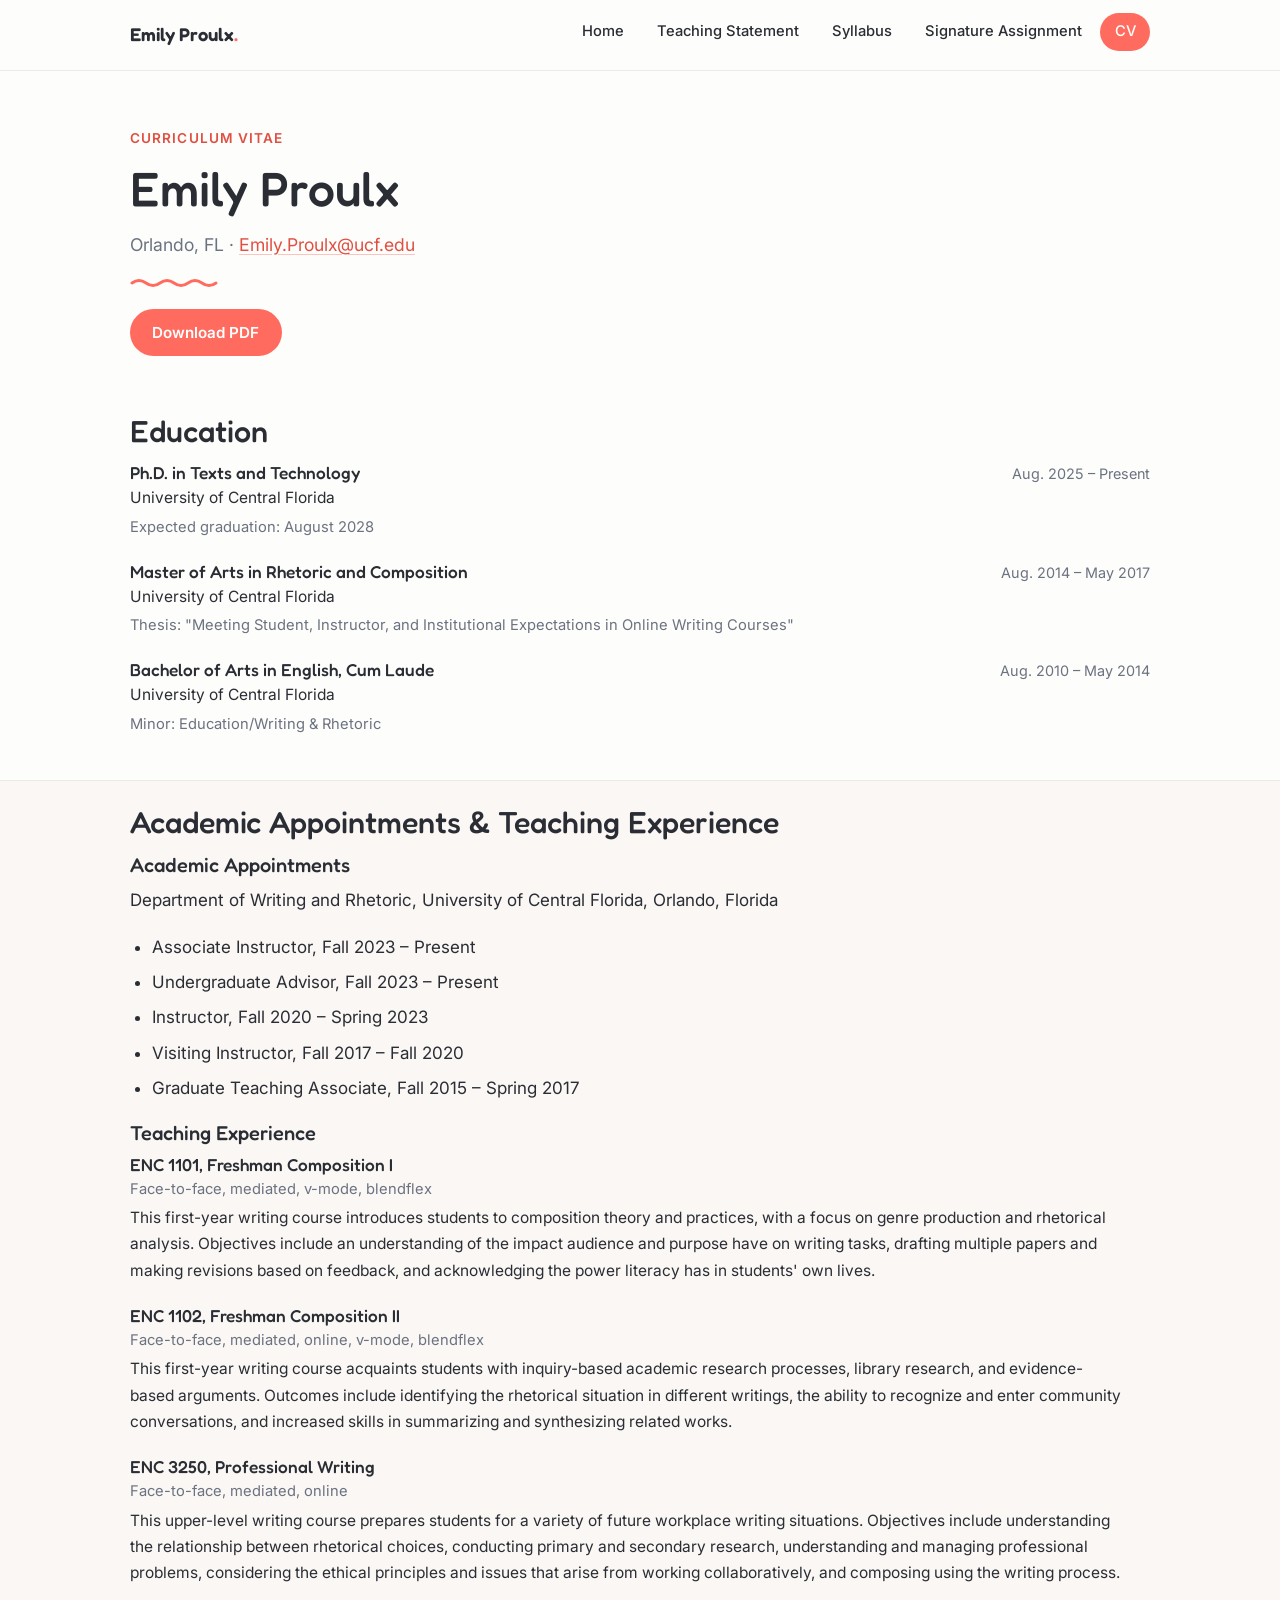
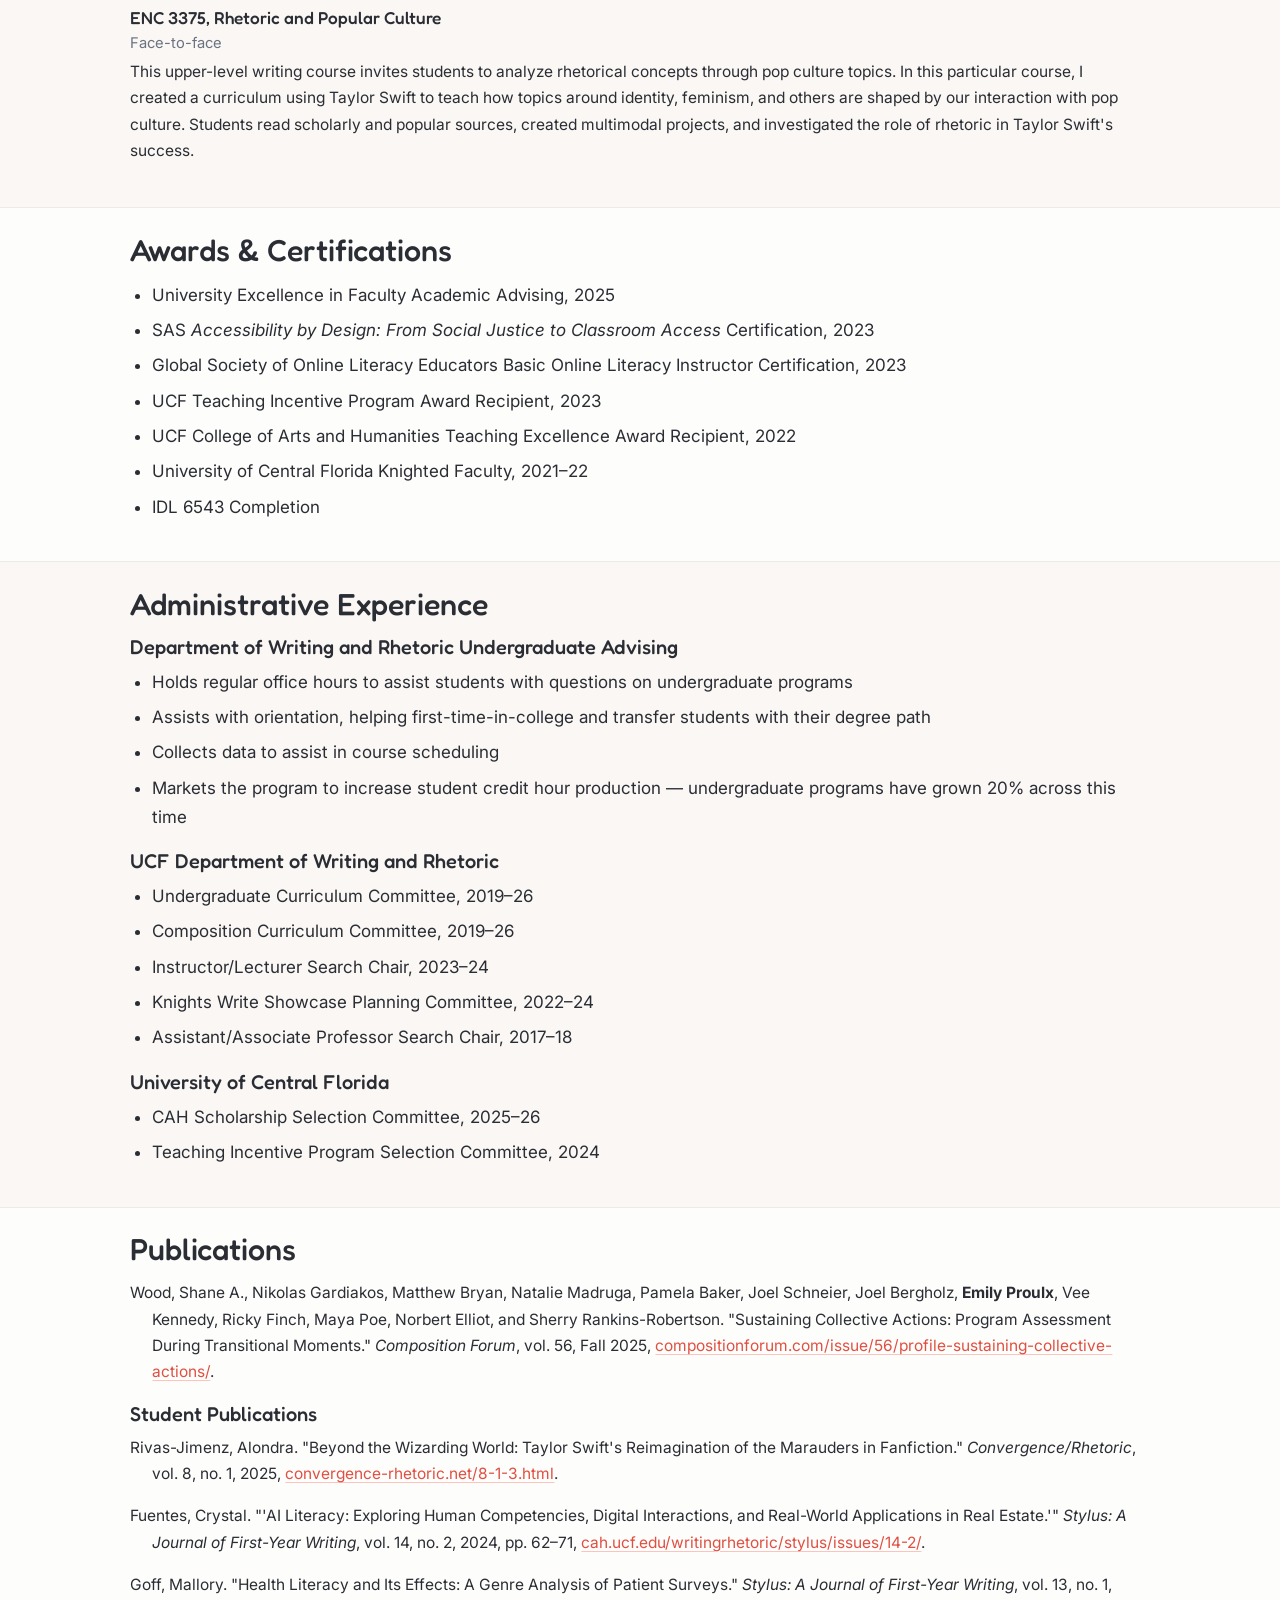
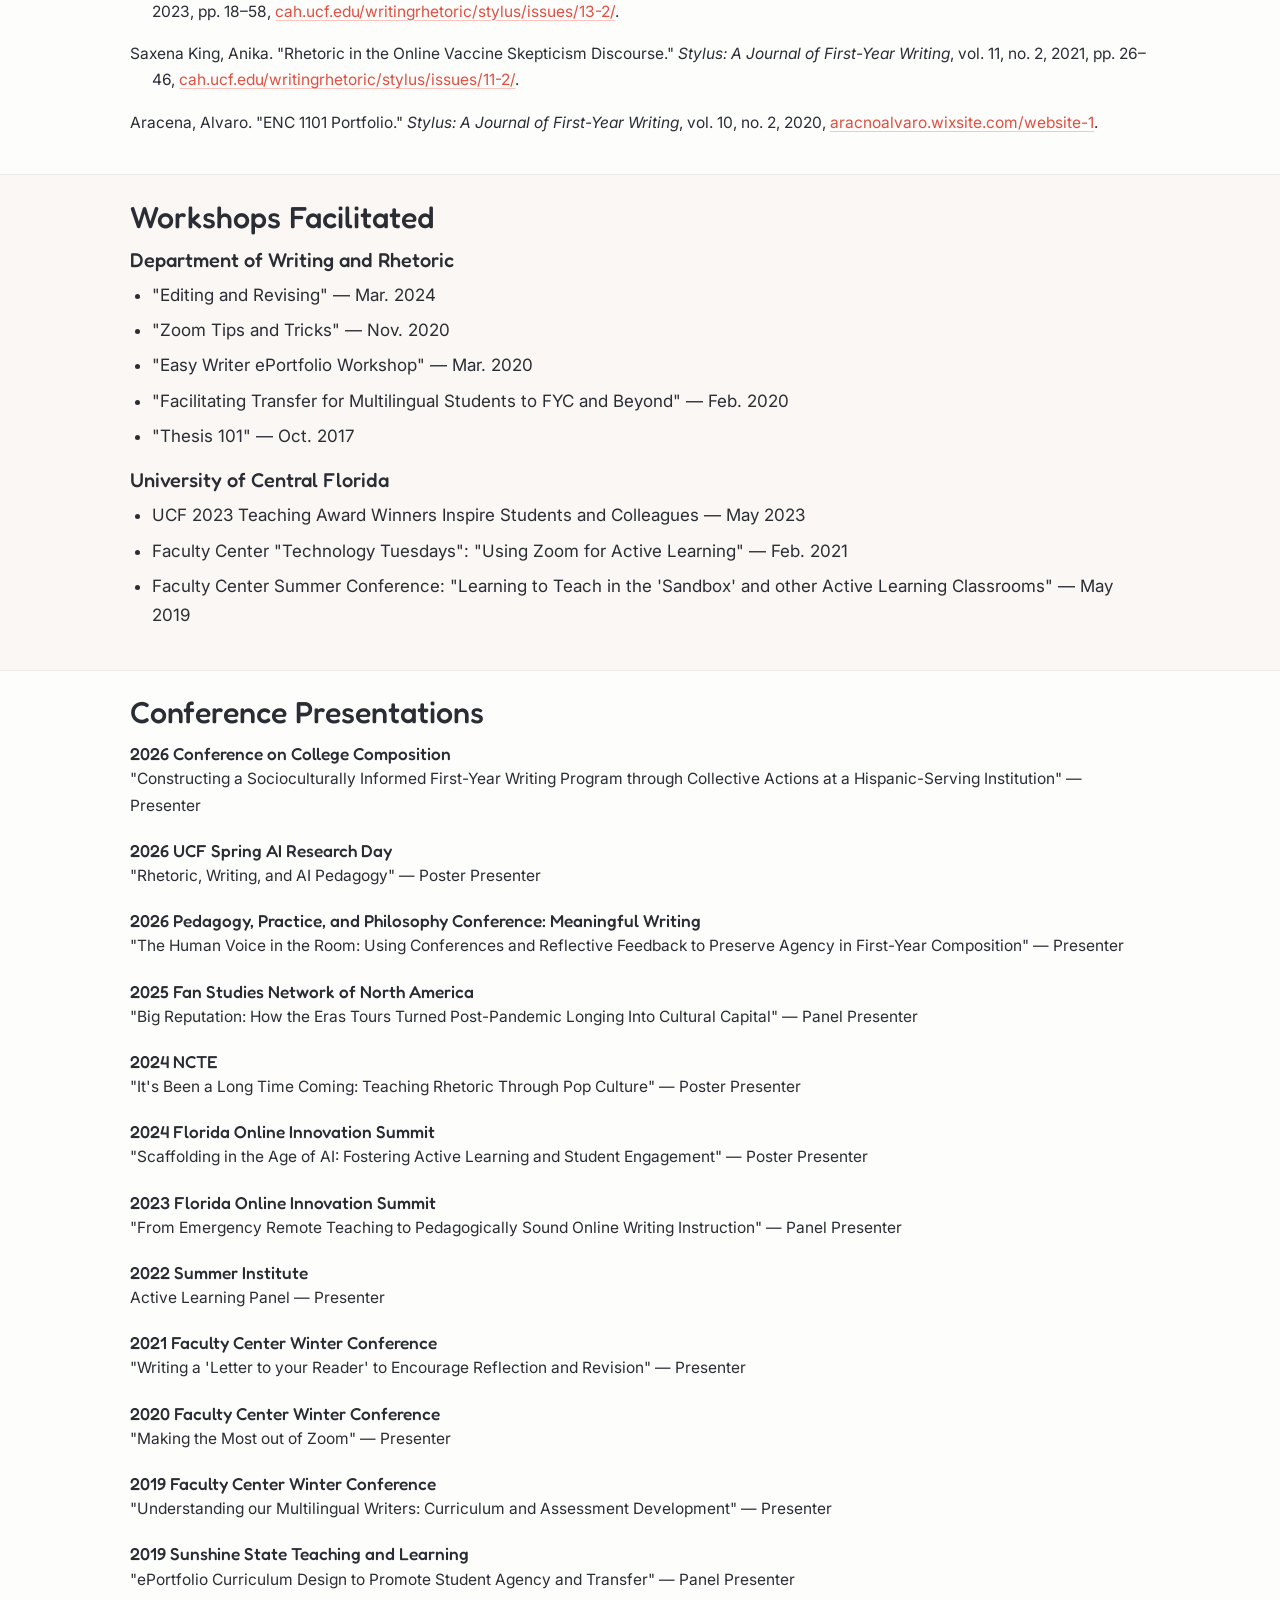
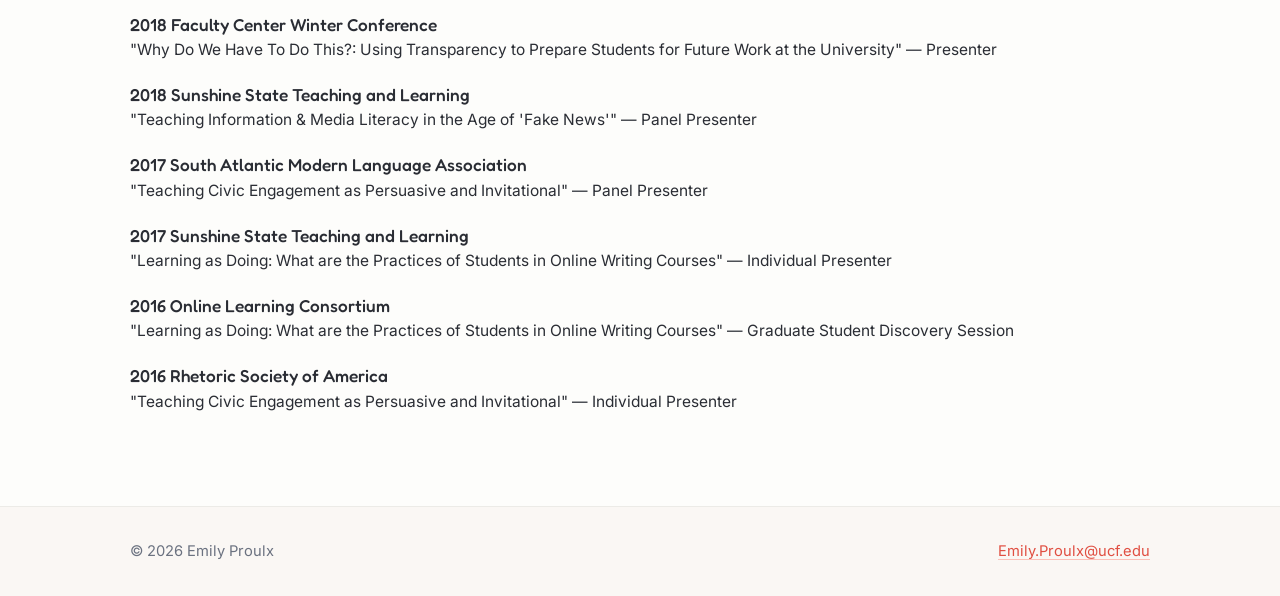
==== cv.html @ 2247ee13 "Created site" ====
<!DOCTYPE html>
<html lang="en">
<head>
  <meta charset="UTF-8">
  <meta name="viewport" content="width=device-width, initial-scale=1.0">
  <title>Curriculum Vitae — Emily Proulx</title>
  <meta name="description" content="Curriculum vitae of Emily Proulx: education, teaching experience, awards, publications, workshops, and conference presentations.">
  <link rel="preconnect" href="https://fonts.googleapis.com">
  <link rel="preconnect" href="https://fonts.gstatic.com" crossorigin>
  <link href="https://fonts.googleapis.com/css2?family=Fredoka:wght@400;500;600&family=Inter:wght@400;500;600;700&display=swap" rel="stylesheet">
  <link rel="stylesheet" href="css/style.css">
</head>
<body>

<nav class="site-nav" id="siteNav">
  <div class="nav-inner">
    <a class="nav-brand" href="index.html">Emily Proulx<span class="dot">.</span></a>
    <button class="nav-toggle" id="navToggle" aria-expanded="false" aria-controls="navLinks">Menu</button>
    <ul class="nav-links" id="navLinks">
      <li><a href="index.html">Home</a></li>
      <li><a href="teaching-statement.html">Teaching Statement</a></li>
      <li><a href="syllabus.html">Syllabus</a></li>
      <li><a href="signature-assignment.html">Signature Assignment</a></li>
      <li><a href="cv.html" aria-current="page">CV</a></li>
    </ul>
  </div>
</nav>

<header class="page-header">
  <div class="container">
    <p class="kicker">Curriculum Vitae</p>
    <h1>Emily Proulx</h1>
    <p class="lede">Orlando, FL · <a href="mailto:Emily.Proulx@ucf.edu">Emily.Proulx@ucf.edu</a></p>
    <svg class="squiggle" viewBox="0 0 88 12" aria-hidden="true"><path d="M2 6 Q 9 1 16 6 T 30 6 T 44 6 T 58 6 T 72 6 T 86 6"/></svg>
    <p style="margin-top: 1.25rem;">
      <a class="btn btn--primary" href="assets/Emily-Proulx-CV.pdf" download>Download PDF</a>
    </p>
  </div>
</header>

<main>
  <section class="cv-section">
    <div class="container">
      <h2>Education</h2>
      <div class="cv-entry">
        <div class="what">
          <h3>Ph.D. in Texts and Technology</h3>
          <p>University of Central Florida</p>
          <p class="detail">Expected graduation: August 2028</p>
        </div>
        <span class="when">Aug. 2025 – Present</span>
      </div>
      <div class="cv-entry">
        <div class="what">
          <h3>Master of Arts in Rhetoric and Composition</h3>
          <p>University of Central Florida</p>
          <p class="detail">Thesis: "Meeting Student, Instructor, and Institutional Expectations in Online Writing Courses"</p>
        </div>
        <span class="when">Aug. 2014 – May 2017</span>
      </div>
      <div class="cv-entry">
        <div class="what">
          <h3>Bachelor of Arts in English, Cum Laude</h3>
          <p>University of Central Florida</p>
          <p class="detail">Minor: Education/Writing &amp; Rhetoric</p>
        </div>
        <span class="when">Aug. 2010 – May 2014</span>
      </div>
    </div>
  </section>

  <section class="cv-section section-band">
    <div class="container">
      <h2>Academic Appointments &amp; Teaching Experience</h2>

      <h3>Academic Appointments</h3>
      <p>Department of Writing and Rhetoric, University of Central Florida, Orlando, Florida</p>
      <ul>
        <li>Associate Instructor, Fall 2023 – Present</li>
        <li>Undergraduate Advisor, Fall 2023 – Present</li>
        <li>Instructor, Fall 2020 – Spring 2023</li>
        <li>Visiting Instructor, Fall 2017 – Fall 2020</li>
        <li>Graduate Teaching Associate, Fall 2015 – Spring 2017</li>
      </ul>

      <h3>Teaching Experience</h3>
      <div class="cv-entry">
        <div class="what">
          <h3>ENC 1101, Freshman Composition I</h3>
          <p class="detail">Face-to-face, mediated, v-mode, blendflex</p>
          <p>
            This first-year writing course introduces students to composition theory and practices,
            with a focus on genre production and rhetorical analysis. Objectives include an
            understanding of the impact audience and purpose have on writing tasks, drafting multiple
            papers and making revisions based on feedback, and acknowledging the power literacy has in
            students' own lives.
          </p>
        </div>
      </div>
      <div class="cv-entry">
        <div class="what">
          <h3>ENC 1102, Freshman Composition II</h3>
          <p class="detail">Face-to-face, mediated, online, v-mode, blendflex</p>
          <p>
            This first-year writing course acquaints students with inquiry-based academic research
            processes, library research, and evidence-based arguments. Outcomes include identifying
            the rhetorical situation in different writings, the ability to recognize and enter
            community conversations, and increased skills in summarizing and synthesizing related
            works.
          </p>
        </div>
      </div>
      <div class="cv-entry">
        <div class="what">
          <h3>ENC 3250, Professional Writing</h3>
          <p class="detail">Face-to-face, mediated, online</p>
          <p>
            This upper-level writing course prepares students for a variety of future workplace
            writing situations. Objectives include understanding the relationship between rhetorical
            choices, conducting primary and secondary research, understanding and managing
            professional problems, considering the ethical principles and issues that arise from
            working collaboratively, and composing using the writing process.
          </p>
        </div>
      </div>
      <div class="cv-entry">
        <div class="what">
          <h3>ENC 3375, Rhetoric and Popular Culture</h3>
          <p class="detail">Face-to-face</p>
          <p>
            This upper-level writing course invites students to analyze rhetorical concepts through
            pop culture topics. In this particular course, I created a curriculum using Taylor Swift
            to teach how topics around identity, feminism, and others are shaped by our interaction
            with pop culture. Students read scholarly and popular sources, created multimodal
            projects, and investigated the role of rhetoric in Taylor Swift's success.
          </p>
        </div>
      </div>
    </div>
  </section>

  <section class="cv-section">
    <div class="container">
      <h2>Awards &amp; Certifications</h2>
      <ul>
        <li>University Excellence in Faculty Academic Advising, 2025</li>
        <li>SAS <em>Accessibility by Design: From Social Justice to Classroom Access</em> Certification, 2023</li>
        <li>Global Society of Online Literacy Educators Basic Online Literacy Instructor Certification, 2023</li>
        <li>UCF Teaching Incentive Program Award Recipient, 2023</li>
        <li>UCF College of Arts and Humanities Teaching Excellence Award Recipient, 2022</li>
        <li>University of Central Florida Knighted Faculty, 2021–22</li>
        <li>IDL 6543 Completion</li>
      </ul>
    </div>
  </section>

  <section class="cv-section section-band">
    <div class="container">
      <h2>Administrative Experience</h2>

      <h3>Department of Writing and Rhetoric Undergraduate Advising</h3>
      <ul>
        <li>Holds regular office hours to assist students with questions on undergraduate programs</li>
        <li>Assists with orientation, helping first-time-in-college and transfer students with their degree path</li>
        <li>Collects data to assist in course scheduling</li>
        <li>Markets the program to increase student credit hour production — undergraduate programs have grown 20% across this time</li>
      </ul>

      <h3>UCF Department of Writing and Rhetoric</h3>
      <ul>
        <li>Undergraduate Curriculum Committee, 2019–26</li>
        <li>Composition Curriculum Committee, 2019–26</li>
        <li>Instructor/Lecturer Search Chair, 2023–24</li>
        <li>Knights Write Showcase Planning Committee, 2022–24</li>
        <li>Assistant/Associate Professor Search Chair, 2017–18</li>
      </ul>

      <h3>University of Central Florida</h3>
      <ul>
        <li>CAH Scholarship Selection Committee, 2025–26</li>
        <li>Teaching Incentive Program Selection Committee, 2024</li>
      </ul>
    </div>
  </section>

  <section class="cv-section">
    <div class="container">
      <h2>Publications</h2>
      <p class="pub">
        Wood, Shane A., Nikolas Gardiakos, Matthew Bryan, Natalie Madruga, Pamela Baker, Joel
        Schneier, Joel Bergholz, <strong>Emily Proulx</strong>, Vee Kennedy, Ricky Finch, Maya Poe,
        Norbert Elliot, and Sherry Rankins-Robertson. "Sustaining Collective Actions: Program
        Assessment During Transitional Moments." <em>Composition Forum</em>, vol. 56, Fall 2025,
        <a href="https://compositionforum.com/issue/56/profile-sustaining-collective-actions/">compositionforum.com/issue/56/profile-sustaining-collective-actions/</a>.
      </p>

      <h3>Student Publications</h3>
      <p class="pub">
        Rivas-Jimenz, Alondra. "Beyond the Wizarding World: Taylor Swift's Reimagination of the
        Marauders in Fanfiction." <em>Convergence/Rhetoric</em>, vol. 8, no. 1, 2025,
        <a href="https://convergence-rhetoric.net/8-1-3.html">convergence-rhetoric.net/8-1-3.html</a>.
      </p>
      <p class="pub">
        Fuentes, Crystal. "'AI Literacy: Exploring Human Competencies, Digital Interactions, and
        Real-World Applications in Real Estate.'" <em>Stylus: A Journal of First-Year Writing</em>,
        vol. 14, no. 2, 2024, pp. 62–71,
        <a href="https://cah.ucf.edu/writingrhetoric/stylus/issues/14-2/ai-literacy-exploring-humancompetencies-digital-interactions-and-real-world-applications-in-real-estate/">cah.ucf.edu/writingrhetoric/stylus/issues/14-2/</a>.
      </p>
      <p class="pub">
        Goff, Mallory. "Health Literacy and Its Effects: A Genre Analysis of Patient Surveys."
        <em>Stylus: A Journal of First-Year Writing</em>, vol. 13, no. 1, 2023, pp. 18–58,
        <a href="https://cah.ucf.edu/writingrhetoric/stylus/issues/13-2/health-literacy-and-its-effects-a-genre-analysisof-patient-surveys/">cah.ucf.edu/writingrhetoric/stylus/issues/13-2/</a>.
      </p>
      <p class="pub">
        Saxena King, Anika. "Rhetoric in the Online Vaccine Skepticism Discourse." <em>Stylus: A
        Journal of First-Year Writing</em>, vol. 11, no. 2, 2021, pp. 26–46,
        <a href="https://cah.ucf.edu/writingrhetoric/stylus/issues/11-2/rhetoric-in-the-online-vaccine-skepticism-discourse/">cah.ucf.edu/writingrhetoric/stylus/issues/11-2/</a>.
      </p>
      <p class="pub">
        Aracena, Alvaro. "ENC 1101 Portfolio." <em>Stylus: A Journal of First-Year Writing</em>,
        vol. 10, no. 2, 2020,
        <a href="https://aracnoalvaro.wixsite.com/website-1">aracnoalvaro.wixsite.com/website-1</a>.
      </p>
    </div>
  </section>

  <section class="cv-section section-band">
    <div class="container">
      <h2>Workshops Facilitated</h2>

      <h3>Department of Writing and Rhetoric</h3>
      <ul>
        <li>"Editing and Revising" — Mar. 2024</li>
        <li>"Zoom Tips and Tricks" — Nov. 2020</li>
        <li>"Easy Writer ePortfolio Workshop" — Mar. 2020</li>
        <li>"Facilitating Transfer for Multilingual Students to FYC and Beyond" — Feb. 2020</li>
        <li>"Thesis 101" — Oct. 2017</li>
      </ul>

      <h3>University of Central Florida</h3>
      <ul>
        <li>UCF 2023 Teaching Award Winners Inspire Students and Colleagues — May 2023</li>
        <li>Faculty Center "Technology Tuesdays": "Using Zoom for Active Learning" — Feb. 2021</li>
        <li>Faculty Center Summer Conference: "Learning to Teach in the 'Sandbox' and other Active Learning Classrooms" — May 2019</li>
      </ul>
    </div>
  </section>

  <section class="cv-section">
    <div class="container">
      <h2>Conference Presentations</h2>
      <div class="cv-entry"><div class="what"><h3>2026 Conference on College Composition</h3><p>"Constructing a Socioculturally Informed First-Year Writing Program through Collective Actions at a Hispanic-Serving Institution" — Presenter</p></div></div>
      <div class="cv-entry"><div class="what"><h3>2026 UCF Spring AI Research Day</h3><p>"Rhetoric, Writing, and AI Pedagogy" — Poster Presenter</p></div></div>
      <div class="cv-entry"><div class="what"><h3>2026 Pedagogy, Practice, and Philosophy Conference: Meaningful Writing</h3><p>"The Human Voice in the Room: Using Conferences and Reflective Feedback to Preserve Agency in First-Year Composition" — Presenter</p></div></div>
      <div class="cv-entry"><div class="what"><h3>2025 Fan Studies Network of North America</h3><p>"Big Reputation: How the Eras Tours Turned Post-Pandemic Longing Into Cultural Capital" — Panel Presenter</p></div></div>
      <div class="cv-entry"><div class="what"><h3>2024 NCTE</h3><p>"It's Been a Long Time Coming: Teaching Rhetoric Through Pop Culture" — Poster Presenter</p></div></div>
      <div class="cv-entry"><div class="what"><h3>2024 Florida Online Innovation Summit</h3><p>"Scaffolding in the Age of AI: Fostering Active Learning and Student Engagement" — Poster Presenter</p></div></div>
      <div class="cv-entry"><div class="what"><h3>2023 Florida Online Innovation Summit</h3><p>"From Emergency Remote Teaching to Pedagogically Sound Online Writing Instruction" — Panel Presenter</p></div></div>
      <div class="cv-entry"><div class="what"><h3>2022 Summer Institute</h3><p>Active Learning Panel — Presenter</p></div></div>
      <div class="cv-entry"><div class="what"><h3>2021 Faculty Center Winter Conference</h3><p>"Writing a 'Letter to your Reader' to Encourage Reflection and Revision" — Presenter</p></div></div>
      <div class="cv-entry"><div class="what"><h3>2020 Faculty Center Winter Conference</h3><p>"Making the Most out of Zoom" — Presenter</p></div></div>
      <div class="cv-entry"><div class="what"><h3>2019 Faculty Center Winter Conference</h3><p>"Understanding our Multilingual Writers: Curriculum and Assessment Development" — Presenter</p></div></div>
      <div class="cv-entry"><div class="what"><h3>2019 Sunshine State Teaching and Learning</h3><p>"ePortfolio Curriculum Design to Promote Student Agency and Transfer" — Panel Presenter</p></div></div>
      <div class="cv-entry"><div class="what"><h3>2018 Faculty Center Winter Conference</h3><p>"Why Do We Have To Do This?: Using Transparency to Prepare Students for Future Work at the University" — Presenter</p></div></div>
      <div class="cv-entry"><div class="what"><h3>2018 Sunshine State Teaching and Learning</h3><p>"Teaching Information &amp; Media Literacy in the Age of 'Fake News'" — Panel Presenter</p></div></div>
      <div class="cv-entry"><div class="what"><h3>2017 South Atlantic Modern Language Association</h3><p>"Teaching Civic Engagement as Persuasive and Invitational" — Panel Presenter</p></div></div>
      <div class="cv-entry"><div class="what"><h3>2017 Sunshine State Teaching and Learning</h3><p>"Learning as Doing: What are the Practices of Students in Online Writing Courses" — Individual Presenter</p></div></div>
      <div class="cv-entry"><div class="what"><h3>2016 Online Learning Consortium</h3><p>"Learning as Doing: What are the Practices of Students in Online Writing Courses" — Graduate Student Discovery Session</p></div></div>
      <div class="cv-entry"><div class="what"><h3>2016 Rhetoric Society of America</h3><p>"Teaching Civic Engagement as Persuasive and Invitational" — Individual Presenter</p></div></div>
    </div>
  </section>
</main>

<footer class="site-footer">
  <div class="footer-inner">
    <span>© 2026 Emily Proulx</span>
    <span><a href="mailto:Emily.Proulx@ucf.edu">Emily.Proulx@ucf.edu</a></span>
  </div>
</footer>

<script src="js/main.js"></script>
</body>
</html>
---- css/style.css ----
/* ============================================
   Emily Proulx — Teaching e-Portfolio
   ============================================ */

:root {
  --bg: #fdfdfb;
  --surface: #ffffff;
  --tint: #faf7f4;
  --ink: #2a2d34;
  --muted: #6b7280;
  --accent: #ff6b5e;
  --accent-dark: #e04f42;
  --accent-soft: #fff0ee;
  --border: #ecebe7;
  --radius: 14px;
  --shadow-hover: 0 10px 24px rgba(42, 45, 52, 0.1);
  --font-body: "Inter", -apple-system, "Segoe UI", sans-serif;
  --font-display: "Fredoka", "Inter", sans-serif;
}

* {
  margin: 0;
  padding: 0;
  box-sizing: border-box;
}

html {
  scroll-behavior: smooth;
  scroll-padding-top: 5.5rem;
}

body {
  font-family: var(--font-body);
  font-size: 1.0625rem;
  line-height: 1.7;
  color: var(--ink);
  background: var(--bg);
  -webkit-font-smoothing: antialiased;
}

h1, h2, h3, h4 {
  font-family: var(--font-display);
  font-weight: 500;
  line-height: 1.25;
  color: var(--ink);
}

h1 { font-size: clamp(2.1rem, 5vw, 3rem); }
h2 { font-size: clamp(1.5rem, 3.5vw, 1.9rem); margin-bottom: 0.75rem; }
h3 { font-size: 1.25rem; margin-bottom: 0.5rem; }

p { margin-bottom: 1.1rem; }

a {
  color: var(--accent-dark);
  text-decoration-color: rgba(255, 107, 94, 0.4);
  text-underline-offset: 3px;
  transition: text-decoration-color 0.2s ease;
}

a:hover { text-decoration-color: var(--accent-dark); }

ul, ol { margin: 0 0 1.1rem 1.4rem; }
li { margin-bottom: 0.4rem; }

/* ---------- Navigation ---------- */

.site-nav {
  position: sticky;
  top: 0;
  z-index: 50;
  background: rgba(253, 253, 251, 0.92);
  backdrop-filter: blur(8px);
  border-bottom: 1px solid var(--border);
}

.nav-inner {
  max-width: 1060px;
  margin: 0 auto;
  padding: 0.8rem 1.25rem;
  display: flex;
  align-items: center;
  justify-content: space-between;
  gap: 1rem;
}

.nav-brand {
  font-family: var(--font-display);
  font-weight: 600;
  font-size: 1.15rem;
  color: var(--ink);
  text-decoration: none;
  white-space: nowrap;
}

.nav-brand .dot { color: var(--accent); }

.nav-links {
  list-style: none;
  display: flex;
  gap: 0.25rem;
  margin: 0;
  padding: 0;
}

.nav-links a {
  display: inline-block;
  padding: 0.4rem 0.9rem;
  border-radius: 999px;
  font-size: 0.92rem;
  font-weight: 500;
  color: var(--ink);
  text-decoration: none;
  transition: background 0.2s ease, color 0.2s ease;
}

.nav-links a:hover { background: var(--accent-soft); color: var(--accent-dark); }

.nav-links a[aria-current="page"] {
  background: var(--accent);
  color: #fff;
}

.nav-toggle {
  display: none;
  background: none;
  border: 1px solid var(--border);
  border-radius: 10px;
  padding: 0.45rem 0.7rem;
  font-family: var(--font-body);
  font-size: 0.9rem;
  font-weight: 600;
  color: var(--ink);
  cursor: pointer;
}

@media (max-width: 720px) {
  .nav-toggle { display: block; }

  .nav-links {
    display: none;
    position: absolute;
    top: 100%;
    left: 0;
    right: 0;
    flex-direction: column;
    gap: 0.2rem;
    background: var(--surface);
    border-bottom: 1px solid var(--border);
    padding: 0.75rem 1.25rem 1rem;
    box-shadow: 0 12px 20px rgba(42, 45, 52, 0.08);
  }

  .site-nav.nav-open .nav-links { display: flex; }
  .nav-links a { display: block; }
}

/* ---------- Layout ---------- */

.container {
  max-width: 1060px;
  margin: 0 auto;
  padding: 0 1.25rem;
}

.container--prose { max-width: 760px; }

.page-header {
  padding: 3.5rem 0 1rem;
}

.page-header .kicker {
  font-size: 0.85rem;
  font-weight: 600;
  letter-spacing: 0.08em;
  text-transform: uppercase;
  color: var(--accent-dark);
  margin-bottom: 0.5rem;
}

.page-header .lede {
  color: var(--muted);
  font-size: 1.1rem;
  max-width: 46em;
  margin-top: 0.75rem;
}

.squiggle {
  display: block;
  width: 88px;
  height: 12px;
  margin-top: 0.9rem;
}

.squiggle path {
  stroke: var(--accent);
  stroke-width: 3;
  stroke-linecap: round;
  fill: none;
}

section { padding: 1.75rem 0; }

.section-band {
  background: var(--tint);
  border-top: 1px solid var(--border);
  border-bottom: 1px solid var(--border);
}

/* ---------- Buttons ---------- */

.btn {
  display: inline-block;
  padding: 0.65rem 1.4rem;
  border-radius: 999px;
  font-family: var(--font-body);
  font-size: 0.95rem;
  font-weight: 600;
  text-decoration: none;
  transition: transform 0.2s ease, box-shadow 0.2s ease, background 0.2s ease;
}

.btn--primary {
  background: var(--accent);
  color: #fff;
}

.btn--primary:hover {
  background: var(--accent-dark);
  transform: translateY(-2px);
  box-shadow: var(--shadow-hover);
}

.btn--ghost {
  background: transparent;
  color: var(--accent-dark);
  border: 2px solid var(--accent);
}

.btn--ghost:hover {
  background: var(--accent-soft);
  transform: translateY(-2px);
}

/* ---------- Hero (home) ---------- */

.hero {
  padding: 4.5rem 0 3rem;
}

.hero .hello {
  font-size: 0.95rem;
  font-weight: 600;
  color: var(--accent-dark);
  margin-bottom: 0.75rem;
}

.hero h1 { margin-bottom: 0.75rem; }

.hero .tagline {
  font-family: var(--font-display);
  font-weight: 400;
  font-size: 1.25rem;
  color: var(--muted);
  margin-bottom: 1.25rem;
}

.hero .intro {
  max-width: 42em;
  font-size: 1.1rem;
}

.hero .cta-row {
  display: flex;
  flex-wrap: wrap;
  gap: 0.75rem;
  margin-top: 1.75rem;
}

/* ---------- Highlights strip ---------- */

.highlights {
  display: grid;
  grid-template-columns: repeat(auto-fit, minmax(210px, 1fr));
  gap: 1rem;
  padding: 0;
  margin: 0;
  list-style: none;
}

.highlights li {
  background: var(--surface);
  border: 1px solid var(--border);
  border-radius: var(--radius);
  padding: 1.1rem 1.2rem;
  margin: 0;
  font-size: 0.95rem;
}

.highlights .big {
  display: block;
  font-family: var(--font-display);
  font-size: 1.35rem;
  font-weight: 500;
  color: var(--accent-dark);
  margin-bottom: 0.15rem;
}

/* ---------- Card grid ---------- */

.card-grid {
  display: grid;
  grid-template-columns: repeat(auto-fit, minmax(240px, 1fr));
  gap: 1.25rem;
  margin-top: 1.5rem;
}

.card {
  display: block;
  background: var(--surface);
  border: 1px solid var(--border);
  border-radius: var(--radius);
  padding: 1.5rem 1.5rem 1.35rem;
  text-decoration: none;
  color: var(--ink);
  transition: transform 0.2s ease, box-shadow 0.2s ease, border-color 0.2s ease;
}

.card:hover {
  transform: translateY(-3px);
  box-shadow: var(--shadow-hover);
  border-color: var(--accent);
}

.card .card-emoji { font-size: 1.6rem; display: block; margin-bottom: 0.6rem; }

.card h3 { color: var(--ink); }

.card p {
  color: var(--muted);
  font-size: 0.95rem;
  margin: 0;
}

.card .card-go {
  display: inline-block;
  margin-top: 0.9rem;
  font-weight: 600;
  font-size: 0.9rem;
  color: var(--accent-dark);
}

/* ---------- Pull quote ---------- */

.pull-quote {
  max-width: 720px;
  margin: 1.5rem auto;
  padding: 1.5rem 1.75rem;
  background: var(--accent-soft);
  border-left: 4px solid var(--accent);
  border-radius: 0 var(--radius) var(--radius) 0;
  font-family: var(--font-display);
  font-size: 1.2rem;
  font-weight: 400;
  line-height: 1.55;
}

.pull-quote cite {
  display: block;
  margin-top: 0.6rem;
  font-family: var(--font-body);
  font-style: normal;
  font-size: 0.85rem;
  color: var(--muted);
}

/* ---------- Info card grid (syllabus header) ---------- */

.info-grid {
  display: grid;
  grid-template-columns: repeat(auto-fit, minmax(200px, 1fr));
  gap: 1rem;
  margin: 1.25rem 0;
}

.info-grid .info {
  background: var(--surface);
  border: 1px solid var(--border);
  border-radius: var(--radius);
  padding: 1rem 1.2rem;
}

.info .label {
  display: block;
  font-size: 0.78rem;
  font-weight: 600;
  letter-spacing: 0.06em;
  text-transform: uppercase;
  color: var(--muted);
  margin-bottom: 0.2rem;
}

.info .value { font-weight: 500; font-size: 0.98rem; }

/* ---------- Tables ---------- */

.table-wrap {
  overflow-x: auto;
  border: 1px solid var(--border);
  border-radius: var(--radius);
  background: var(--surface);
  margin: 1.25rem 0;
}

table {
  width: 100%;
  border-collapse: collapse;
  font-size: 0.95rem;
}

th, td {
  padding: 0.75rem 1rem;
  text-align: left;
  vertical-align: top;
  border-bottom: 1px solid var(--border);
}

thead th {
  font-family: var(--font-display);
  font-weight: 500;
  font-size: 0.95rem;
  background: var(--accent-soft);
  color: var(--ink);
  white-space: nowrap;
}

tbody tr:last-child td { border-bottom: none; }

tbody tr:hover { background: var(--tint); }

.rubric-table { min-width: 780px; }
.schedule-table { min-width: 620px; }

/* ---------- Grade bars ---------- */

.grade-bars { margin: 1.25rem 0; }

.grade-bar {
  display: grid;
  grid-template-columns: minmax(180px, 260px) 1fr 3.2rem;
  align-items: center;
  gap: 0.9rem;
  margin-bottom: 0.65rem;
  font-size: 0.95rem;
}

.grade-bar .bar-track {
  height: 12px;
  background: var(--accent-soft);
  border-radius: 999px;
  overflow: hidden;
}

.grade-bar .bar-fill {
  height: 100%;
  background: var(--accent);
  border-radius: 999px;
}

.grade-bar .pct { font-weight: 600; color: var(--accent-dark); text-align: right; }

@media (max-width: 560px) {
  .grade-bar { grid-template-columns: 1fr 3.2rem; }
  .grade-bar .bar-track { grid-column: 1 / -1; order: 3; }
}

/* ---------- Do / Don't lists ---------- */

.policy-cols {
  display: grid;
  grid-template-columns: repeat(auto-fit, minmax(280px, 1fr));
  gap: 1.25rem;
  margin: 1.25rem 0;
}

.do-list, .dont-list {
  border-radius: var(--radius);
  border: 1px solid var(--border);
  background: var(--surface);
  padding: 1.25rem 1.4rem;
}

.do-list h3, .dont-list h3 { display: flex; align-items: center; gap: 0.5rem; }

.do-list .mark, .dont-list .mark {
  display: inline-flex;
  align-items: center;
  justify-content: center;
  width: 1.5rem;
  height: 1.5rem;
  border-radius: 50%;
  font-size: 0.85rem;
  font-weight: 700;
  color: #fff;
}

.do-list .mark { background: #2fb380; }
.dont-list .mark { background: var(--accent); }

.do-list ul, .dont-list ul { margin-bottom: 0; font-size: 0.95rem; }

/* ---------- On-this-page menu ---------- */

.toc {
  background: var(--surface);
  border: 1px solid var(--border);
  border-radius: var(--radius);
  padding: 1rem 1.3rem;
  margin: 1.25rem 0 0.5rem;
  font-size: 0.92rem;
}

.toc strong {
  font-family: var(--font-display);
  font-weight: 500;
  margin-right: 0.6rem;
}

.toc ul {
  display: inline-flex;
  flex-wrap: wrap;
  gap: 0.3rem 0.4rem;
  list-style: none;
  margin: 0;
  padding: 0;
}

.toc li { margin: 0; }

.toc a {
  display: inline-block;
  padding: 0.2rem 0.75rem;
  border-radius: 999px;
  background: var(--tint);
  color: var(--ink);
  text-decoration: none;
  transition: background 0.2s ease, color 0.2s ease;
}

.toc a:hover { background: var(--accent-soft); color: var(--accent-dark); }

/* ---------- CV ---------- */

.cv-section { padding: 1.4rem 0; }

.cv-entry {
  display: grid;
  grid-template-columns: 1fr auto;
  gap: 0.25rem 1.5rem;
  margin-bottom: 1.1rem;
}

.cv-entry .when {
  color: var(--muted);
  font-size: 0.9rem;
  white-space: nowrap;
}

.cv-entry .what { grid-column: 1; }

.cv-entry h3 { margin-bottom: 0.1rem; font-size: 1.08rem; }

.cv-entry p { margin-bottom: 0.2rem; font-size: 0.97rem; }

.cv-entry .detail { color: var(--muted); font-size: 0.92rem; }

@media (max-width: 560px) {
  .cv-entry { grid-template-columns: 1fr; }
  .cv-entry .when { order: -1; }
}

.pub {
  margin-bottom: 1rem;
  padding-left: 1.4rem;
  text-indent: -1.4rem;
  font-size: 0.97rem;
}

/* ---------- Timeline ---------- */

.timeline { list-style: none; margin: 1.25rem 0; padding: 0; }

.timeline li {
  position: relative;
  padding: 0 0 1.4rem 1.9rem;
  margin: 0;
}

.timeline li::before {
  content: "";
  position: absolute;
  left: 0.42rem;
  top: 0.45rem;
  bottom: -0.45rem;
  width: 2px;
  background: var(--border);
}

.timeline li:last-child::before { display: none; }

.timeline li::after {
  content: "";
  position: absolute;
  left: 0;
  top: 0.38rem;
  width: 0.95rem;
  height: 0.95rem;
  border-radius: 50%;
  background: var(--accent);
  border: 3px solid var(--accent-soft);
}

.timeline .when {
  font-family: var(--font-display);
  font-weight: 500;
  display: block;
}

.timeline p { margin-bottom: 0; font-size: 0.97rem; color: var(--ink); }

/* ---------- Footer ---------- */

.site-footer {
  margin-top: 3rem;
  border-top: 1px solid var(--border);
  background: var(--tint);
  padding: 2rem 0;
  font-size: 0.92rem;
  color: var(--muted);
}

.site-footer .footer-inner {
  max-width: 1060px;
  margin: 0 auto;
  padding: 0 1.25rem;
  display: flex;
  flex-wrap: wrap;
  justify-content: space-between;
  gap: 0.75rem;
}

.site-footer a { color: var(--accent-dark); }
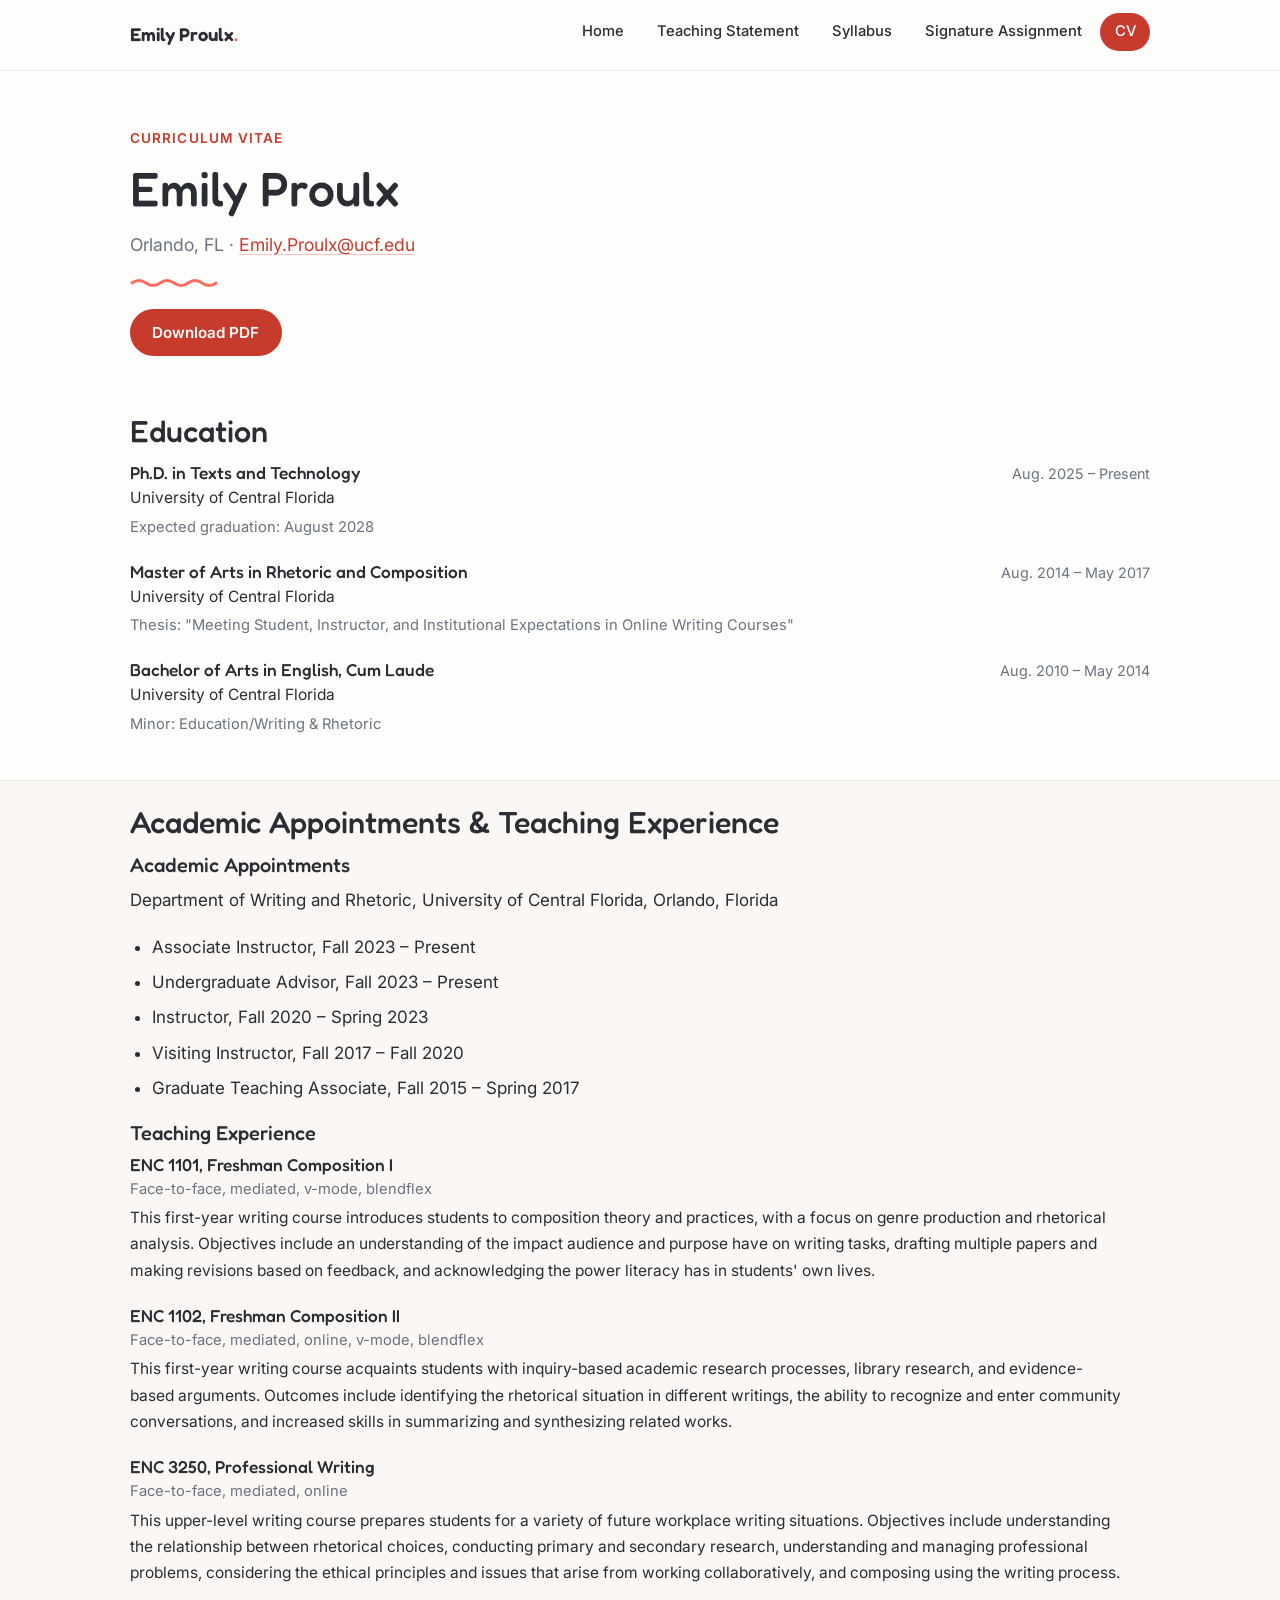
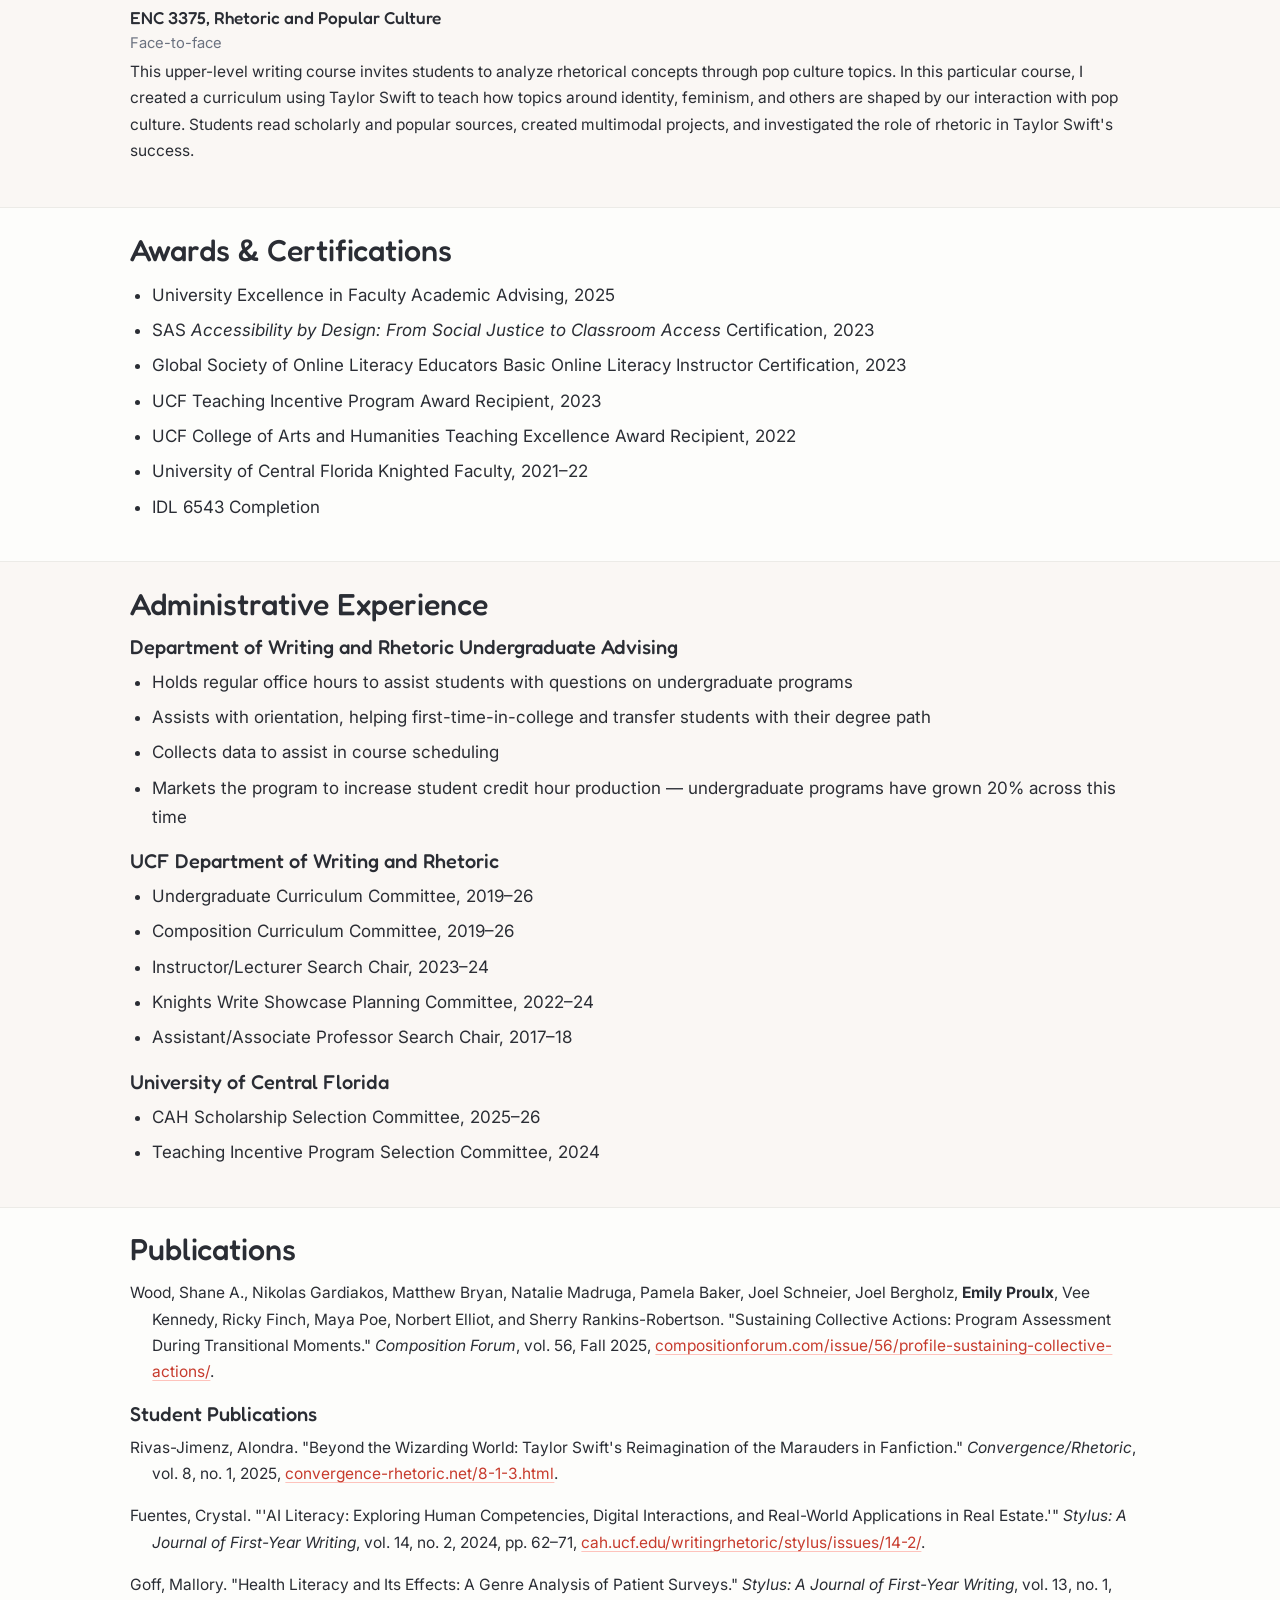
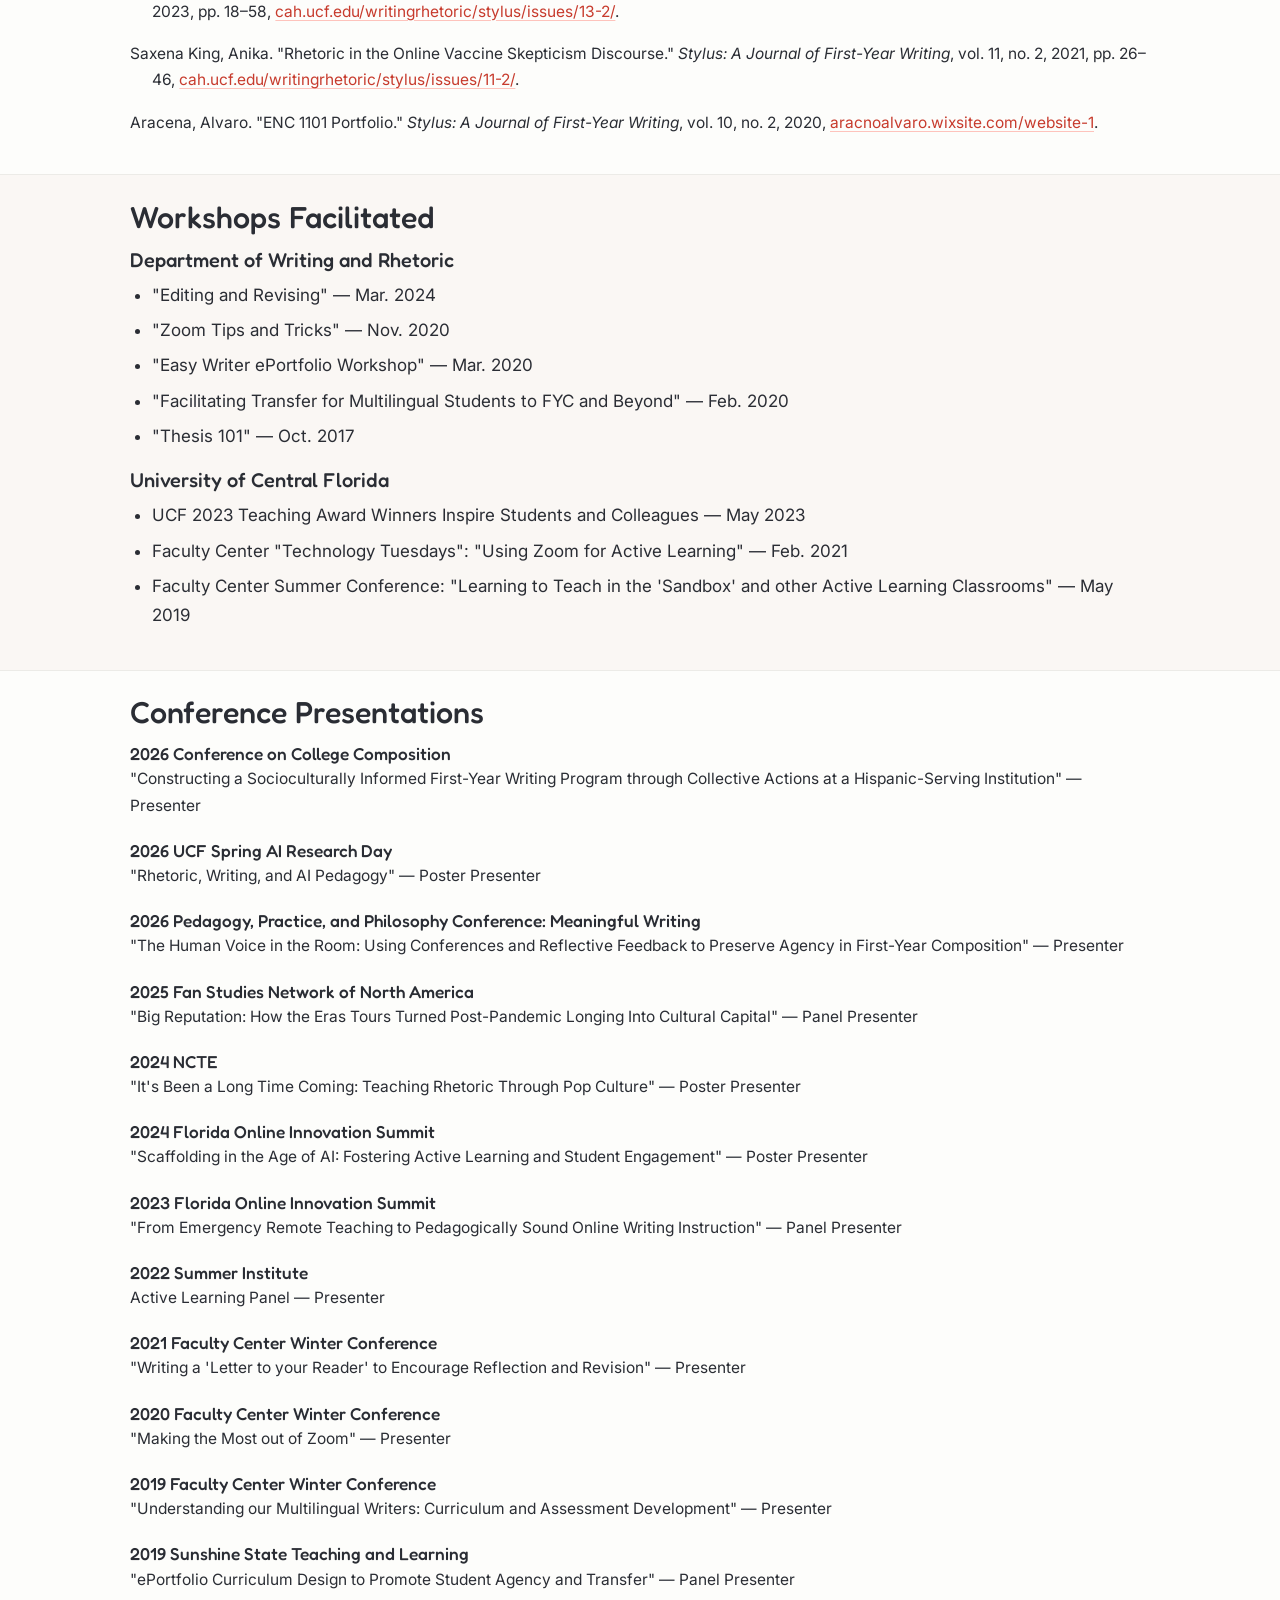
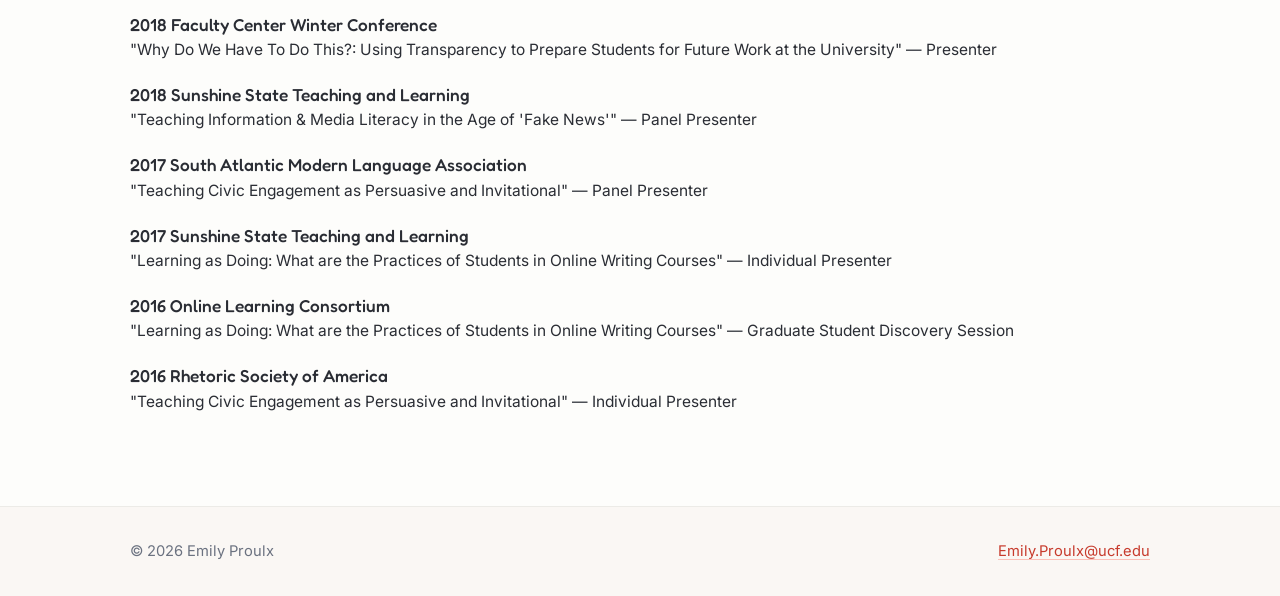
==== commit 37411a5f: "Improve accessibility to meet WCAG 2.1 AA - Darken accent color to #c73b2d for links, buttons, and n" ====
--- a/cv.html
+++ b/cv.html
@@ -12,6 +12,8 @@
 </head>
 <body>
 
+<a class="skip-link" href="#main">Skip to main content</a>
+
 <nav class="site-nav" id="siteNav">
   <div class="nav-inner">
     <a class="nav-brand" href="index.html">Emily Proulx<span class="dot">.</span></a>
@@ -38,7 +40,7 @@
   </div>
 </header>
 
-<main>
+<main id="main">
   <section class="cv-section">
     <div class="container">
       <h2>Education</h2>
--- a/css/style.css
+++ b/css/style.css
@@ -8,9 +8,11 @@
   --tint: #faf7f4;
   --ink: #2a2d34;
   --muted: #6b7280;
-  --accent: #ff6b5e;
-  --accent-dark: #e04f42;
+  --accent: #ff6b5e;          /* decorative only: squiggles, borders, bars, dots */
+  --accent-dark: #c73b2d;     /* text + text-bearing backgrounds: >=4.5:1 on white, bg, and soft */
+  --accent-deep: #a93225;
   --accent-soft: #fff0ee;
+  --green-dark: #1e7a52;
   --border: #ecebe7;
   --radius: 14px;
   --shadow-hover: 0 10px 24px rgba(42, 45, 52, 0.1);
@@ -25,8 +27,18 @@
 }
 
 html {
-  scroll-behavior: smooth;
   scroll-padding-top: 5.5rem;
+}
+
+@media (prefers-reduced-motion: no-preference) {
+  html { scroll-behavior: smooth; }
+}
+
+@media (prefers-reduced-motion: reduce) {
+  *, *::before, *::after {
+    transition-duration: 0.01ms !important;
+    animation-duration: 0.01ms !important;
+  }
 }
 
 body {
@@ -62,6 +74,30 @@
 
 ul, ol { margin: 0 0 1.1rem 1.4rem; }
 li { margin-bottom: 0.4rem; }
+
+:focus-visible {
+  outline: 3px solid var(--accent-dark);
+  outline-offset: 2px;
+  border-radius: 4px;
+}
+
+.skip-link {
+  position: absolute;
+  left: 1rem;
+  top: -100px;
+  z-index: 100;
+  background: var(--accent-dark);
+  color: #fff;
+  padding: 0.6rem 1.2rem;
+  border-radius: 0 0 12px 12px;
+  font-weight: 600;
+  text-decoration: none;
+  transition: top 0.2s ease;
+}
+
+.skip-link:focus {
+  top: 0;
+}
 
 /* ---------- Navigation ---------- */
 
@@ -117,7 +153,7 @@
 .nav-links a:hover { background: var(--accent-soft); color: var(--accent-dark); }
 
 .nav-links a[aria-current="page"] {
-  background: var(--accent);
+  background: var(--accent-dark);
   color: #fff;
 }
 
@@ -221,12 +257,12 @@
 }
 
 .btn--primary {
-  background: var(--accent);
+  background: var(--accent-dark);
   color: #fff;
 }
 
 .btn--primary:hover {
-  background: var(--accent-dark);
+  background: var(--accent-deep);
   transform: translateY(-2px);
   box-shadow: var(--shadow-hover);
 }
@@ -234,7 +270,7 @@
 .btn--ghost {
   background: transparent;
   color: var(--accent-dark);
-  border: 2px solid var(--accent);
+  border: 2px solid var(--accent-dark);
 }
 
 .btn--ghost:hover {
@@ -410,6 +446,12 @@
   border-radius: var(--radius);
   background: var(--surface);
   margin: 1.25rem 0;
+}
+
+/* keyboard-focusable so keyboard users can scroll wide tables */
+.table-wrap:focus-visible {
+  outline: 3px solid var(--accent-dark);
+  outline-offset: 2px;
 }
 
 table {
@@ -504,8 +546,8 @@
   color: #fff;
 }
 
-.do-list .mark { background: #2fb380; }
-.dont-list .mark { background: var(--accent); }
+.do-list .mark { background: var(--green-dark); }
+.dont-list .mark { background: var(--accent-dark); }
 
 .do-list ul, .dont-list ul { margin-bottom: 0; font-size: 0.95rem; }
 
